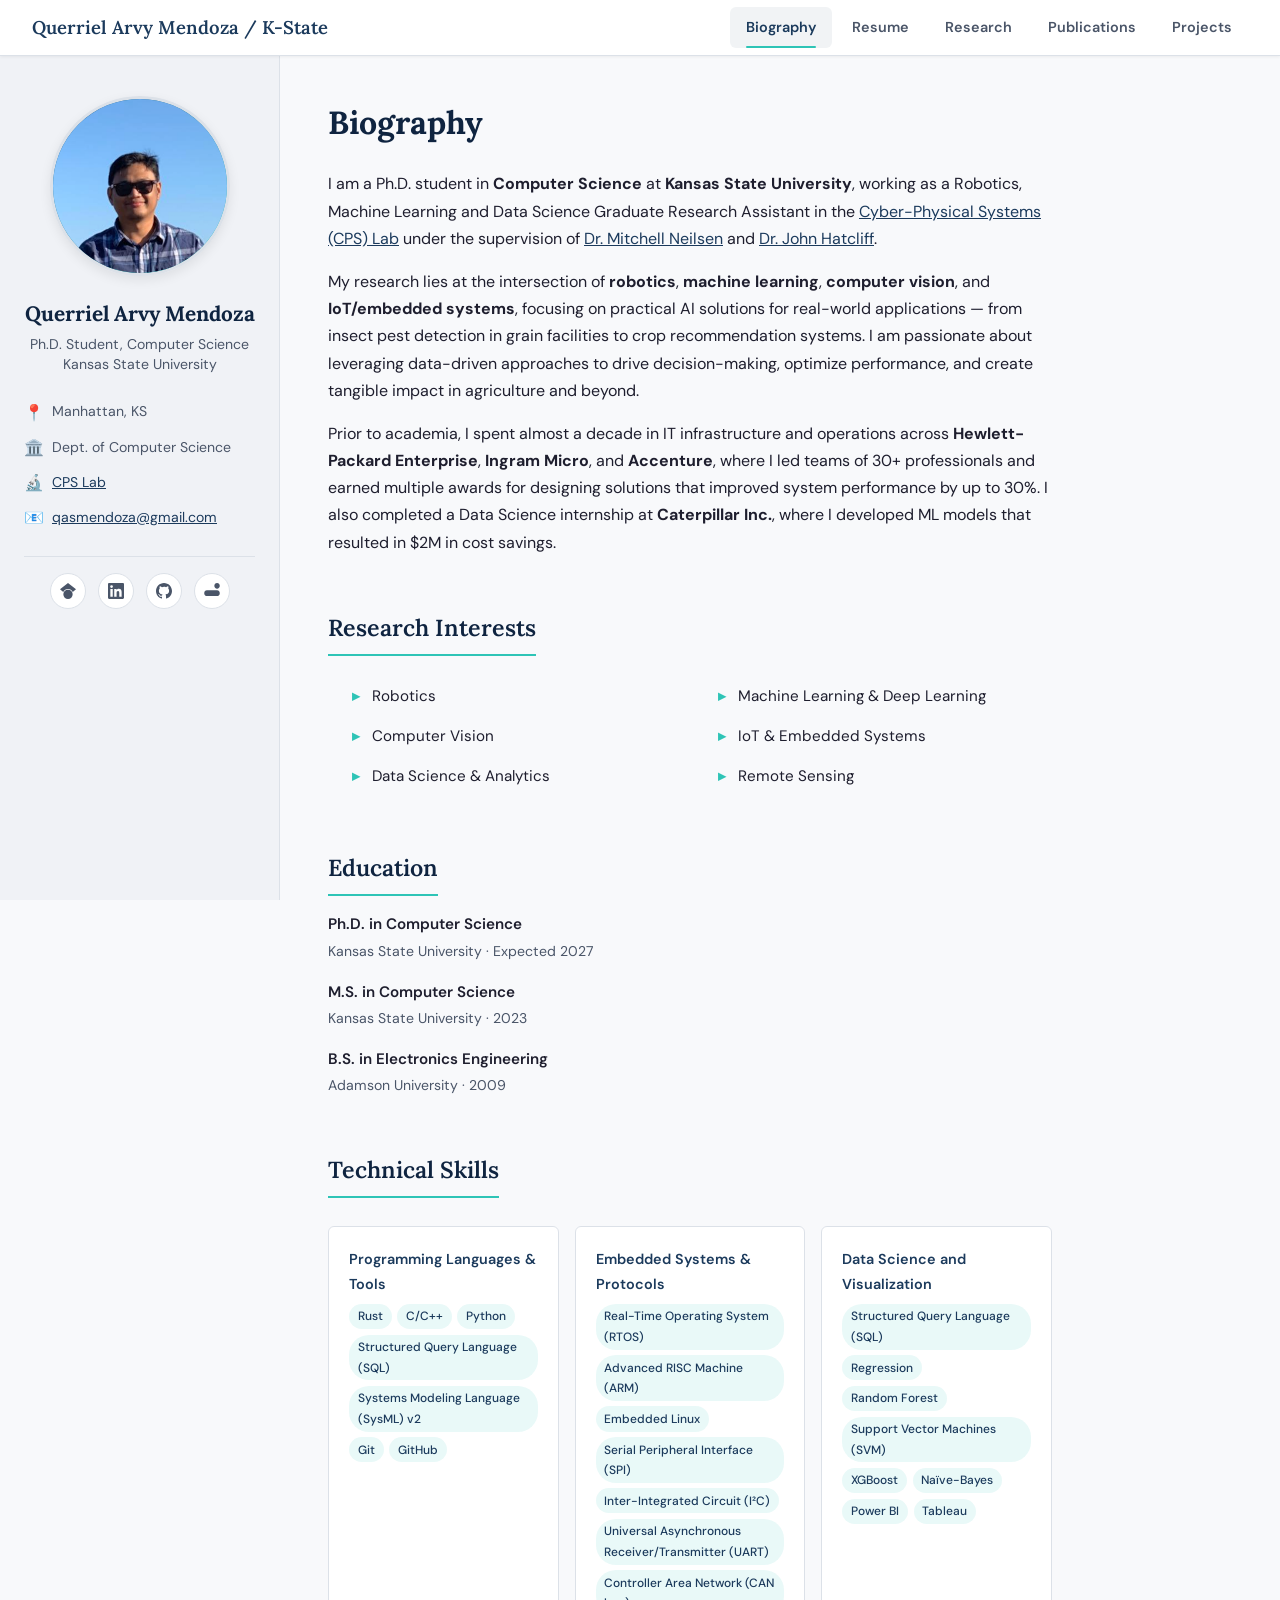
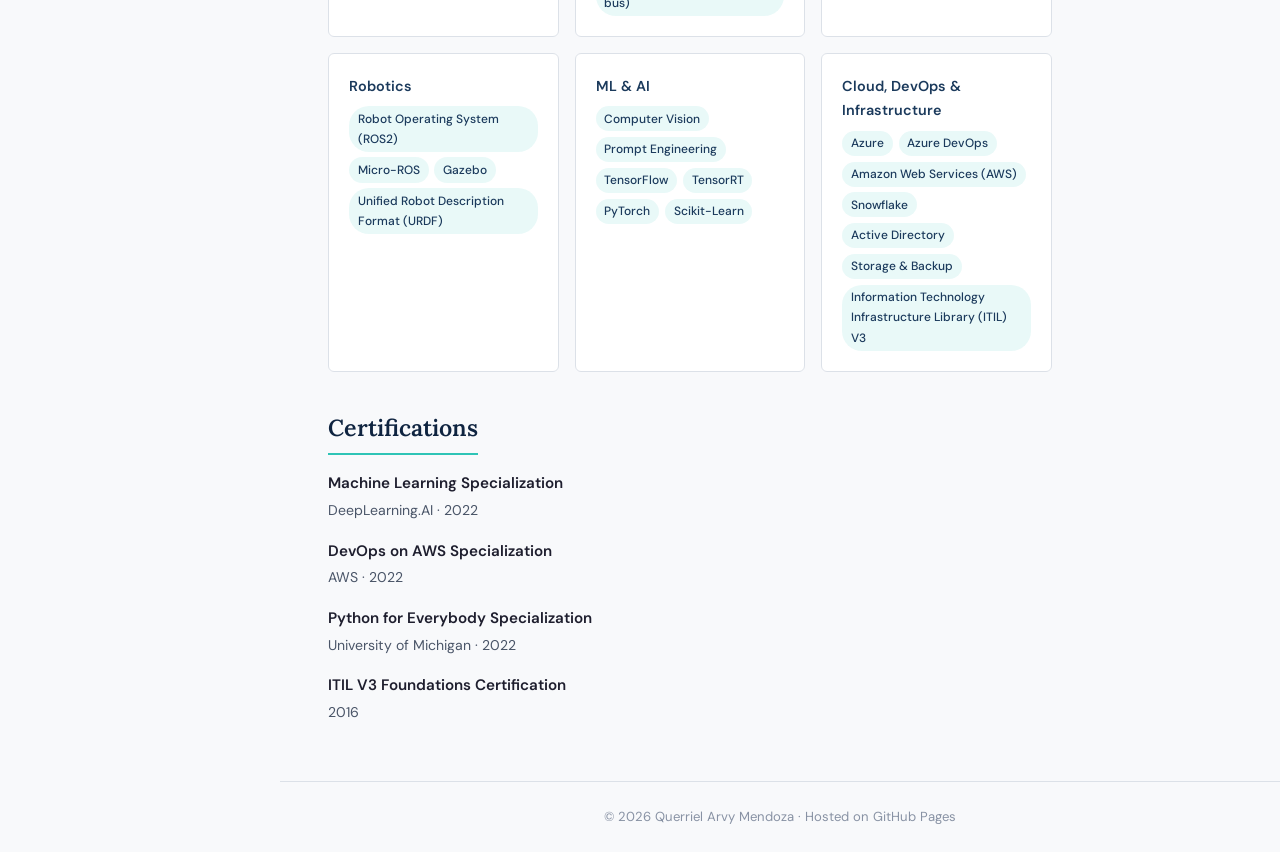
==== index.html @ d4d7ac1d "Update index.html" ====
<!DOCTYPE html>
<html lang="en">
<head>
  <meta charset="UTF-8">
  <meta name="viewport" content="width=device-width, initial-scale=1.0">
  <title>Biography - Querriel Arvy Mendoza | K-State</title>
  <meta name="description" content="Querriel Arvy Mendoza - Ph.D. student in Computer Science at Kansas State University. Robotics, Data Science, Machine Learning, AI, IoT, Embedded Systems.">
  <link rel="stylesheet" href="style.css">
  <link rel="icon" href="data:image/svg+xml,<svg xmlns='http://www.w3.org/2000/svg' viewBox='0 0 100 100'><text y='.9em' font-size='90'>💻</text></svg>">
</head>
<body>

  <nav class="nav">
    <a href="index.html" class="nav__brand">Querriel Arvy Mendoza / K-State</a>
    <ul class="nav__links" id="navLinks">
      <li><a href="index.html" class="active">Biography</a></li>
      <li><a href="files/QuerrielArvyMendoza_Resume.pdf" target="_blank">Resume</a></li>
      <li><a href="research.html">Research</a></li>
      <li><a href="publications.html">Publications</a></li>
      <li><a href="projects.html">Projects</a></li>
    </ul>
    <button class="nav__toggle" id="navToggle" aria-label="Toggle navigation">
      <svg fill="none" stroke="currentColor" stroke-width="2" viewBox="0 0 24 24">
        <path stroke-linecap="round" stroke-linejoin="round" d="M4 6h16M4 12h16M4 18h16"/>
      </svg>
    </button>
  </nav>

  <div class="page">
    <aside class="sidebar">
      <div class="sidebar__photo-wrapper">
        <img src="images/profile.png" alt="Querriel Arvy Mendoza"
             onerror="this.classList.add('hidden');">
        <span class="initials">QA</span>
      </div>

      <h2 class="sidebar__name">Querriel Arvy Mendoza</h2>
      <p class="sidebar__title">Ph.D. Student, Computer Science<br>Kansas State University</p>

      <ul class="sidebar__info">
        <li><span class="emoji">📍</span> Manhattan, KS</li>
        <li><span class="emoji">🏛️</span> Dept. of Computer Science</li>
        <li><span class="emoji">🔬</span> <a href="https://people.cs.ksu.edu/~neilsen/group.html" target="_blank">CPS Lab</a></li>
        <li><span class="emoji">📧</span> <a href="mailto:qasmendoza@gmail.com">qasmendoza@gmail.com</a></li>
      </ul>

      <div class="sidebar__social">
        <a href="https://scholar.google.com/citations?user=4UfmKB4AAAAJ&hl=en" target="_blank" title="Google Scholar">
          <svg viewBox="0 0 24 24"><path d="M12 24a7 7 0 110-14 7 7 0 010 14zm0-24L0 9.5l4.838 3.94A8 8 0 0112 9a8 8 0 017.162 4.44L24 9.5z"/></svg>
        </a>
        <a href="https://www.linkedin.com/in/querriel-arvy-mendoza/" target="_blank" title="LinkedIn">
          <svg viewBox="0 0 24 24"><path d="M20.447 20.452h-3.554v-5.569c0-1.328-.027-3.037-1.852-3.037-1.853 0-2.136 1.445-2.136 2.939v5.667H9.351V9h3.414v1.561h.046c.477-.9 1.637-1.85 3.37-1.85 3.601 0 4.267 2.37 4.267 5.455v6.286zM5.337 7.433a2.062 2.062 0 01-2.063-2.065 2.064 2.064 0 112.063 2.065zm1.782 13.019H3.555V9h3.564v11.452zM22.225 0H1.771C.792 0 0 .774 0 1.729v20.542C0 23.227.792 24 1.771 24h20.451C23.2 24 24 23.227 24 22.271V1.729C24 .774 23.2 0 22.222 0h.003z"/></svg>
        </a>
        <a href="https://github.com/qasmendoza" target="_blank" title="GitHub">
          <svg viewBox="0 0 24 24"><path d="M12 0C5.374 0 0 5.373 0 12c0 5.302 3.438 9.8 8.207 11.387.599.111.793-.261.793-.577v-2.234c-3.338.726-4.033-1.416-4.033-1.416-.546-1.387-1.333-1.756-1.333-1.756-1.089-.745.083-.729.083-.729 1.205.084 1.839 1.237 1.839 1.237 1.07 1.834 2.807 1.304 3.492.997.107-.775.418-1.305.762-1.604-2.665-.305-5.467-1.334-5.467-5.931 0-1.311.469-2.381 1.236-3.221-.124-.303-.535-1.524.117-3.176 0 0 1.008-.322 3.301 1.23A11.509 11.509 0 0112 5.803c1.02.005 2.047.138 3.006.404 2.291-1.552 3.297-1.23 3.297-1.23.653 1.653.242 2.874.118 3.176.77.84 1.235 1.911 1.235 3.221 0 4.609-2.807 5.624-5.479 5.921.43.372.823 1.102.823 2.222v3.293c0 .319.192.694.801.576C20.566 21.797 24 17.3 24 12c0-6.627-5.373-12-12-12z"/></svg>
        </a>
        <a href="https://www.researchgate.net/profile/Querriel-Arvy-Mendoza" target="_blank" title="ResearchGate">
          <svg viewBox="0 0 24 24"><path d="M19.586 0c-2.35 0-4.076 1.65-4.076 4.26 0 2.61 1.726 4.261 4.076 4.261 2.35 0 4.076-1.65 4.076-4.26C23.662 1.65 21.936 0 19.586 0zM4.414 11.04c-2.35 0-4.076 1.65-4.076 4.26 0 2.61 1.726 4.261 4.076 4.261h15.172c2.35 0 4.076-1.65 4.076-4.26 0-2.61-1.726-4.261-4.076-4.261H4.414z"/></svg>
        </a>
      </div>
    </aside>

    <main class="main">
      <h1>Biography</h1>

      <p>
        I am a Ph.D. student in <strong>Computer Science</strong> at
        <strong>Kansas State University</strong>, working as a Robotics, Machine Learning
        and Data Science Graduate Research Assistant in the
        <a href="https://people.cs.ksu.edu/~neilsen/group.html" target="_blank">Cyber-Physical Systems (CPS) Lab</a>
        under the supervision of
        <a href="https://www.cs.ksu.edu/about/people/faculty/neilsen/" target="_blank">Dr. Mitchell Neilsen</a> and
        <a href="https://www.cs.ksu.edu/about/people/faculty/hatcliff/" target="_blank">Dr. John Hatcliff</a>.
      </p>

      <p>
        My research lies at the intersection of <strong>robotics</strong>, <strong>machine learning</strong>,
        <strong>computer vision</strong>, and <strong>IoT/embedded systems</strong>, focusing on practical AI
        solutions for real-world applications — from insect pest detection in grain facilities to
        crop recommendation systems. I am passionate about leveraging data-driven approaches to
        drive decision-making, optimize performance, and create tangible impact in agriculture and beyond.
      </p>

      <p>
        Prior to academia, I spent almost a decade in IT infrastructure and operations across
        <strong>Hewlett-Packard Enterprise</strong>, <strong>Ingram Micro</strong>, and <strong>Accenture</strong>,
        where I led teams of 30+ professionals and earned multiple awards for designing solutions that
        improved system performance by up to 30%. I also completed a Data Science internship at
        <strong>Caterpillar Inc.</strong>, where I developed ML models that resulted in $2M in cost savings.
      </p>

    <h2>Research Interests</h2>
    <ul class="bio__interests">
      <li>Robotics</li>
      <li>Machine Learning & Deep Learning</li>
      <li>Computer Vision</li>
      <li>IoT & Embedded Systems</li>
      <li>Data Science & Analytics</li>
      <li>Remote Sensing</li>
    </ul>

    <!-- Education -->
    <h2>Education</h2>

    <div class="education-item">
      <h4>Ph.D. in Computer Science</h4>
      <p>Kansas State University · Expected 2027</p>
    </div>

    <div class="education-item">
      <h4>M.S. in Computer Science</h4>
      <p>Kansas State University · 2023</p>
    </div>

    <div class="education-item">
      <h4>B.S. in Electronics Engineering</h4>
      <p>Adamson University · 2009</p>
    </div>

    <!-- Technical Skills -->
    <h2>Technical Skills</h2>

    <div class="skills-grid">

      <div class="skill-card">
        <h4>Programming Languages & Tools</h4>
        <div class="skill-card__tags">
          <span>Rust</span>
          <span>C/C++</span>
          <span>Python</span>
          <span>Structured Query Language (SQL)</span>
          <span>Systems Modeling Language (SysML) v2</span>
          <span>Git</span>
          <span>GitHub</span>
        </div>
      </div>

      <div class="skill-card">
        <h4>Embedded Systems & Protocols</h4>
        <div class="skill-card__tags">
          <span>Real-Time Operating System (RTOS)</span>
          <span>Advanced RISC Machine (ARM)</span>
          <span>Embedded Linux</span>
          <span>Serial Peripheral Interface (SPI)</span>
          <span>Inter-Integrated Circuit (I²C)</span>
          <span>Universal Asynchronous Receiver/Transmitter (UART)</span>
          <span>Controller Area Network (CAN bus)</span>
        </div>
      </div>

      <div class="skill-card">
        <h4>Data Science and Visualization</h4>
        <div class="skill-card__tags">
          <span>Structured Query Language (SQL)</span>
          <span>Regression</span>
          <span>Random Forest</span>
          <span>Support Vector Machines (SVM)</span>
          <span>XGBoost</span>
          <span>Naïve-Bayes</span>
          <span>Power BI</span>
          <span>Tableau</span>
        </div>
      </div>

      <div class="skill-card">
        <h4>Robotics</h4>
        <div class="skill-card__tags">
          <span>Robot Operating System (ROS2)</span>
          <span>Micro-ROS</span>
          <span>Gazebo</span>
          <span>Unified Robot Description Format (URDF)</span>
        </div>
      </div>

      <div class="skill-card">
        <h4>ML & AI</h4>
        <div class="skill-card__tags">
          <span>Computer Vision</span>
          <span>Prompt Engineering</span>
          <span>TensorFlow</span>
          <span>TensorRT</span>
          <span>PyTorch</span>
          <span>Scikit-Learn</span>
        </div>
      </div>

      <div class="skill-card">
        <h4>Cloud, DevOps &amp; Infrastructure</h4>
        <div class="skill-card__tags">
          <span>Azure</span>
          <span>Azure DevOps</span>
          <span>Amazon Web Services (AWS)</span>
          <span>Snowflake</span>
          <span>Active Directory</span>
          <span>Storage &amp; Backup</span>
          <span>Information Technology Infrastructure Library (ITIL) V3</span>
        </div>
      </div>

    </div> <!-- CLOSE skills-grid properly -->

    <!-- Certifications -->
    <h2>Certifications</h2>

    <div class="education-item">
      <h4>Machine Learning Specialization</h4>
      <p>DeepLearning.AI · 2022</p>
    </div>

    <div class="education-item">
      <h4>DevOps on AWS Specialization</h4>
      <p>AWS · 2022</p>
    </div>

    <div class="education-item">
      <h4>Python for Everybody Specialization</h4>
      <p>University of Michigan · 2022</p>
    </div>

    <div class="education-item">
      <h4>ITIL V3 Foundations Certification</h4>
      <p>2016</p>
    </div>

  </main>
</div>

<footer class="footer">
  © 2026 Querriel Arvy Mendoza · Hosted on GitHub Pages
</footer>

<script>
document.getElementById('navToggle').addEventListener('click', () => {
  document.getElementById('navLinks').classList.toggle('show');
});
</script>

</body>
</html>
---- style.css ----
/* ============================================
   Academic Professional Website
   Querriel Arvy Mendoza
   ============================================ */

@import url('https://fonts.googleapis.com/css2?family=DM+Sans:ital,wght@0,300;0,400;0,500;0,600;0,700;1,400&family=Lora:ital,wght@0,400;0,500;0,600;0,700;1,400&display=swap');

:root {
  --primary: #1b3a5c;
  --primary-light: #2a5a8c;
  --primary-dark: #0f2440;
  --accent: #2ec4b6;
  --bg: #f8f9fb;
  --bg-sidebar: #f0f2f6;
  --text: #1e1e2e;
  --text-light: #4a5568;
  --text-muted: #8892a4;
  --border: #dce1e8;
  --white: #ffffff;
  --link: #1b3a5c;
  --link-hover: #2ec4b6;
  --shadow-sm: 0 1px 3px rgba(0,0,0,0.06);
  --shadow-md: 0 4px 12px rgba(0,0,0,0.08);
  --radius: 6px;
  --sidebar-width: 280px;
  --nav-height: 56px;
  --transition: 0.3s ease;
}

*, *::before, *::after { box-sizing: border-box; margin: 0; padding: 0; }
html { scroll-behavior: smooth; font-size: 16px; }

body {
  font-family: 'DM Sans', -apple-system, BlinkMacSystemFont, sans-serif;
  color: var(--text);
  background: var(--bg);
  line-height: 1.7;
  -webkit-font-smoothing: antialiased;
}

/* ALL content links underlined by default */
a {
  color: var(--link);
  text-decoration: underline;
  transition: color var(--transition);
}
a:hover { color: var(--link-hover); }

img { max-width: 100%; height: auto; }

/* --- Navigation --- */
.nav {
  position: fixed; top: 0; left: 0; right: 0;
  height: var(--nav-height);
  background: var(--white);
  border-bottom: 1px solid var(--border);
  z-index: 1000;
  display: flex; align-items: center; justify-content: space-between;
  padding: 0 2rem;
  box-shadow: var(--shadow-sm);
}

.nav__brand {
  font-family: 'Lora', Georgia, serif;
  font-size: 1.15rem; font-weight: 600;
  color: var(--primary);
  text-decoration: none;
}
.nav__brand:hover { color: var(--primary-dark); }

.nav__links { display: flex; gap: 0.25rem; list-style: none; }
.nav__links a {
  display: block; padding: 0.5rem 1rem;
  font-size: 0.9rem; font-weight: 600;
  color: var(--text-light);
  border-radius: var(--radius);
  text-decoration: none;
  transition: all var(--transition);
  position: relative;
}
.nav__links a:hover,
.nav__links a.active { color: var(--primary); background: rgba(27,58,92,0.06); }
.nav__links a.active::after {
  content: ''; position: absolute;
  bottom: 0; left: 1rem; right: 1rem;
  height: 2px; background: var(--accent); border-radius: 2px;
}

.nav__toggle { display: none; background: none; border: none; cursor: pointer; padding: 0.5rem; color: var(--text); }
.nav__toggle svg { width: 24px; height: 24px; }

/* --- Layout --- */
.page { display: flex; margin-top: var(--nav-height); min-height: calc(100vh - var(--nav-height)); }

/* --- Sidebar --- */
.sidebar {
  width: var(--sidebar-width);
  min-height: calc(100vh - var(--nav-height));
  background: var(--bg-sidebar);
  border-right: 1px solid var(--border);
  padding: 2.5rem 1.5rem;
  position: sticky; top: var(--nav-height);
  height: calc(100vh - var(--nav-height));
  overflow-y: auto; flex-shrink: 0;
}

.sidebar__photo-wrapper {
  width: 180px; height: 180px;
  border-radius: 50%;
  margin: 0 auto 1.25rem;
  border: 3px solid var(--border);
  box-shadow: var(--shadow-md);
  overflow: hidden;
  background: linear-gradient(135deg, var(--primary-light), var(--accent));
  display: flex; align-items: center; justify-content: center;
}

.sidebar__photo-wrapper img {
  width: 100%; height: 100%;
  object-fit: cover;
  display: block;
}

/* Fallback initials shown if image fails */
.sidebar__photo-wrapper .initials {
  font-family: 'Lora', Georgia, serif;
  font-size: 3.5rem; font-weight: 700;
  color: white;
  display: none;
}

/* If img fails to load, hide it and show initials */
.sidebar__photo-wrapper img.hidden { display: none; }
.sidebar__photo-wrapper img.hidden + .initials { display: block; }

.sidebar__name {
  font-family: 'Lora', Georgia, serif;
  font-size: 1.3rem; font-weight: 700;
  text-align: center; color: var(--primary-dark);
  margin-bottom: 0.25rem;
}

.sidebar__title {
  text-align: center; font-size: 0.88rem;
  color: var(--text-light);
  margin-bottom: 1.5rem; line-height: 1.4;
}

.sidebar__info {
  list-style: none;
  display: flex; flex-direction: column;
  gap: 0.5rem; margin-bottom: 1.5rem;
  font-size: 0.88rem; color: var(--text-light);
}

.sidebar__info li { display: flex; align-items: center; gap: 0.5rem; }
.sidebar__info li .emoji { font-size: 1rem; flex-shrink: 0; }

.sidebar__social {
  display: flex; justify-content: center; gap: 0.75rem;
  padding-top: 1rem;
  border-top: 1px solid var(--border);
}
.sidebar__social a {
  display: flex; align-items: center; justify-content: center;
  width: 36px; height: 36px;
  border-radius: 50%;
  background: var(--white);
  color: var(--text-light);
  border: 1px solid var(--border);
  text-decoration: none;
  transition: all var(--transition);
}
.sidebar__social a:hover {
  background: var(--primary); color: var(--white);
  border-color: var(--primary);
  transform: translateY(-2px);
  box-shadow: var(--shadow-sm);
}
.sidebar__social a svg { width: 16px; height: 16px; fill: currentColor; }

/* --- Main Content --- */
.main { flex: 1; max-width: 820px; padding: 2.5rem 3rem; }

.main h1 {
  font-family: 'Lora', Georgia, serif;
  font-size: 2rem; font-weight: 700;
  color: var(--primary-dark);
  margin-bottom: 1.25rem;
}

.main h2 {
  font-family: 'Lora', Georgia, serif;
  font-size: 1.45rem; font-weight: 600;
  color: var(--primary-dark);
  margin-top: 2.25rem; margin-bottom: 1rem;
  padding-bottom: 0.4rem;
  border-bottom: 2px solid var(--accent);
  display: inline-block;
}

.main h3 { font-size: 1.1rem; font-weight: 600; color: var(--text); margin-top: 1.5rem; margin-bottom: 0.5rem; }
.main p { margin-bottom: 1rem; }
.main ul, .main ol { margin-bottom: 1rem; padding-left: 1.5rem; }
.main li { margin-bottom: 0.4rem; }

/* --- Research Interests --- */
.bio__interests {
  display: grid; grid-template-columns: 1fr 1fr;
  gap: 0.5rem 2rem; margin-top: 0.75rem;
  list-style: none; padding-left: 0;
}
.bio__interests li { position: relative; padding-left: 1.25rem; font-size: 0.95rem; }
.bio__interests li::before { content: '▸'; position: absolute; left: 0; color: var(--accent); font-weight: 700; }

/* --- Education --- */
.education-item { margin-bottom: 1rem; }
.education-item h4 { font-size: 0.95rem; font-weight: 600; color: var(--text); margin-bottom: 0.1rem; }
.education-item p { font-size: 0.88rem; color: var(--text-light); margin-bottom: 0; }

/* --- Skills --- */
.skills-grid { display: grid; grid-template-columns: repeat(auto-fill, minmax(220px, 1fr)); gap: 1rem; margin-top: 0.75rem; }
.skill-card { background: var(--white); border: 1px solid var(--border); border-radius: var(--radius); padding: 1.25rem; transition: box-shadow var(--transition); }
.skill-card:hover { box-shadow: var(--shadow-md); }
.skill-card h4 { font-size: 0.9rem; font-weight: 600; color: var(--primary); margin-bottom: 0.5rem; }
.skill-card__tags { display: flex; flex-wrap: wrap; gap: 0.35rem; }
.skill-card__tags span { font-size: 0.75rem; font-weight: 500; padding: 0.15rem 0.55rem; border-radius: 20px; background: rgba(46,196,182,0.1); color: var(--primary); }

/* --- Publications --- */
.pub-item { background: var(--white); border: 1px solid var(--border); border-radius: var(--radius); padding: 1.25rem 1.5rem; margin-bottom: 1rem; transition: box-shadow var(--transition); }
.pub-item:hover { box-shadow: var(--shadow-md); }
.pub-item__title { font-size: 1rem; font-weight: 600; color: var(--primary-dark); margin-bottom: 0.35rem; line-height: 1.4; }
.pub-item__authors { font-size: 0.88rem; color: var(--text-light); margin-bottom: 0.25rem; }
.pub-item__authors strong { color: var(--text); }
.pub-item__venue { font-size: 0.85rem; color: var(--text-muted); font-style: italic; }
.pub-item__links { margin-top: 0.5rem; display: flex; gap: 0.5rem; flex-wrap: wrap; }
.pub-item__links a {
  display: inline-flex; align-items: center; gap: 0.3rem;
  font-size: 0.78rem; font-weight: 600;
  padding: 0.2rem 0.6rem;
  border: 1px solid var(--border); border-radius: 3px;
  color: var(--text-light); text-decoration: none;
  transition: all var(--transition);
}
.pub-item__links a:hover { border-color: var(--primary); color: var(--primary); background: rgba(27,58,92,0.04); }

/* --- Research Cards --- */
.research-card { background: var(--white); border: 1px solid var(--border); border-radius: var(--radius); padding: 1.75rem; margin-bottom: 1.5rem; transition: box-shadow var(--transition); }
.research-card:hover { box-shadow: var(--shadow-md); }
.research-card h3 { font-family: 'Lora', Georgia, serif; font-size: 1.15rem; color: var(--primary-dark); margin-top: 0; margin-bottom: 0.75rem; }
.research-card p { font-size: 0.95rem; color: var(--text-light); line-height: 1.7; }
.research-tags { display: flex; flex-wrap: wrap; gap: 0.4rem; margin-top: 0.75rem; }
.research-tags span { font-size: 0.75rem; font-weight: 600; padding: 0.2rem 0.6rem; border-radius: 20px; background: rgba(27,58,92,0.08); color: var(--primary); }

/* --- Experience Cards --- */
.exp-card { background: var(--white); border: 1px solid var(--border); border-left: 4px solid var(--primary); border-radius: var(--radius); padding: 1.5rem; margin-bottom: 1rem; }
.exp-card h3 { margin-top: 0; color: var(--primary-dark); }
.exp-card p { font-size: 0.93rem; color: var(--text-light); }
.exp-meta { display: flex; flex-wrap: wrap; gap: 1.5rem; margin-top: 0.75rem; font-size: 0.85rem; color: var(--text-muted); }

/* --- Highlight Box --- */
.highlight-box { background: linear-gradient(135deg, rgba(27,58,92,0.06), rgba(46,196,182,0.08)); border: 1px solid rgba(27,58,92,0.15); border-radius: var(--radius); padding: 1.5rem; margin: 1.5rem 0; }
.highlight-box h3 { color: var(--primary); margin-top: 0; font-size: 1.05rem; }
.highlight-box p { font-size: 0.93rem; margin-bottom: 0; }

/* --- Footer --- */
.footer { border-top: 1px solid var(--border); padding: 1.5rem 3rem; margin-left: var(--sidebar-width); text-align: center; font-size: 0.82rem; color: var(--text-muted); }

/* --- Responsive --- */
@media (max-width: 768px) {
  .nav { padding: 0 1rem; }
  .nav__links { display: none; position: absolute; top: var(--nav-height); left: 0; right: 0; background: var(--white); flex-direction: column; padding: 0.5rem; border-bottom: 1px solid var(--border); box-shadow: var(--shadow-md); }
  .nav__links.show { display: flex; }
  .nav__toggle { display: block; }
  .page { flex-direction: column; }
  .sidebar { width: 100%; min-height: auto; height: auto; position: relative; top: 0; border-right: none; border-bottom: 1px solid var(--border); padding: 2rem 1.5rem; }
  .main { padding: 1.5rem; }
  .bio__interests { grid-template-columns: 1fr; }
  .skills-grid { grid-template-columns: 1fr; }
  .footer { margin-left: 0; padding: 1.5rem; }
}

/* --- Animations --- */
@keyframes fadeInUp { from { opacity: 0; transform: translateY(20px); } to { opacity: 1; transform: translateY(0); } }
.main > * { animation: fadeInUp 0.5s ease both; }
.main > *:nth-child(1) { animation-delay: 0.05s; }
.main > *:nth-child(2) { animation-delay: 0.1s; }
.main > *:nth-child(3) { animation-delay: 0.15s; }
.main > *:nth-child(4) { animation-delay: 0.2s; }
.main > *:nth-child(5) { animation-delay: 0.25s; }
.main > *:nth-child(6) { animation-delay: 0.3s; }
.main > *:nth-child(7) { animation-delay: 0.35s; }
.main > *:nth-child(8) { animation-delay: 0.4s; }
.main > *:nth-child(9) { animation-delay: 0.45s; }
.main > *:nth-child(10) { animation-delay: 0.5s; }
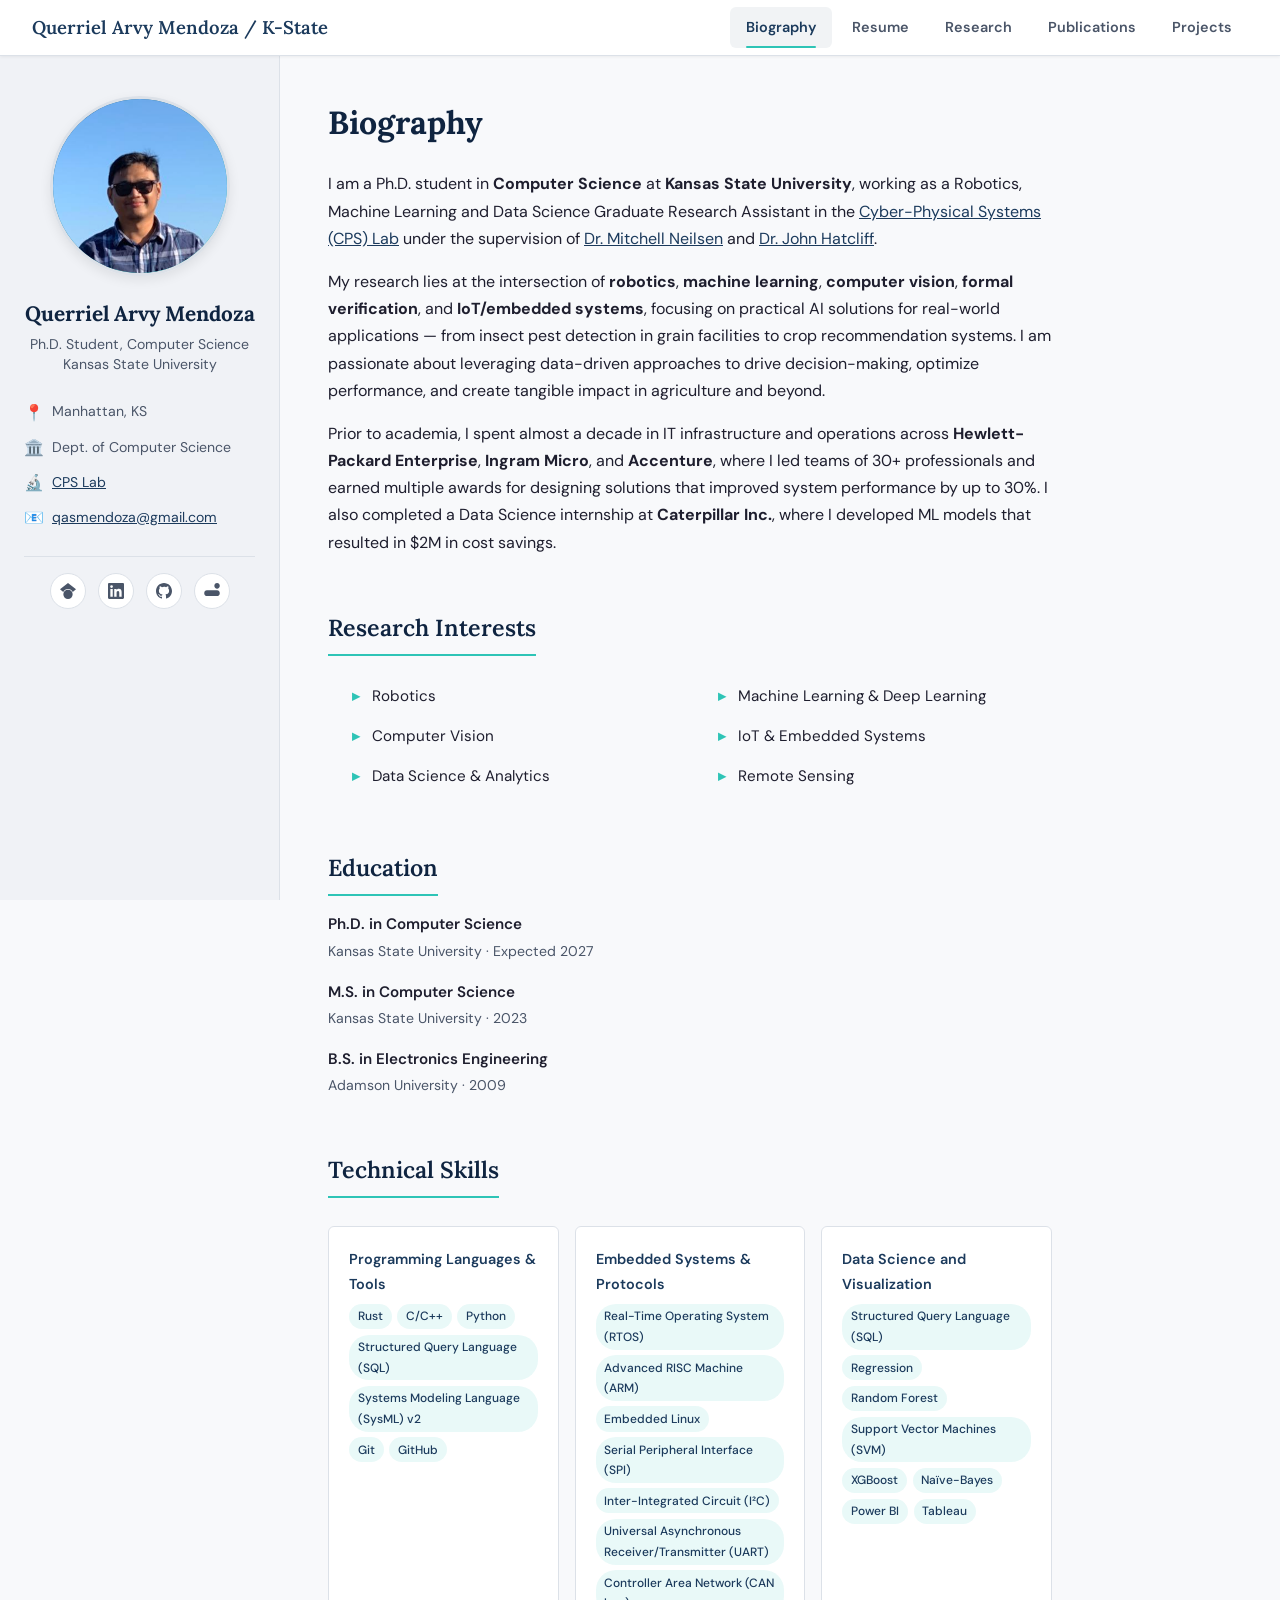
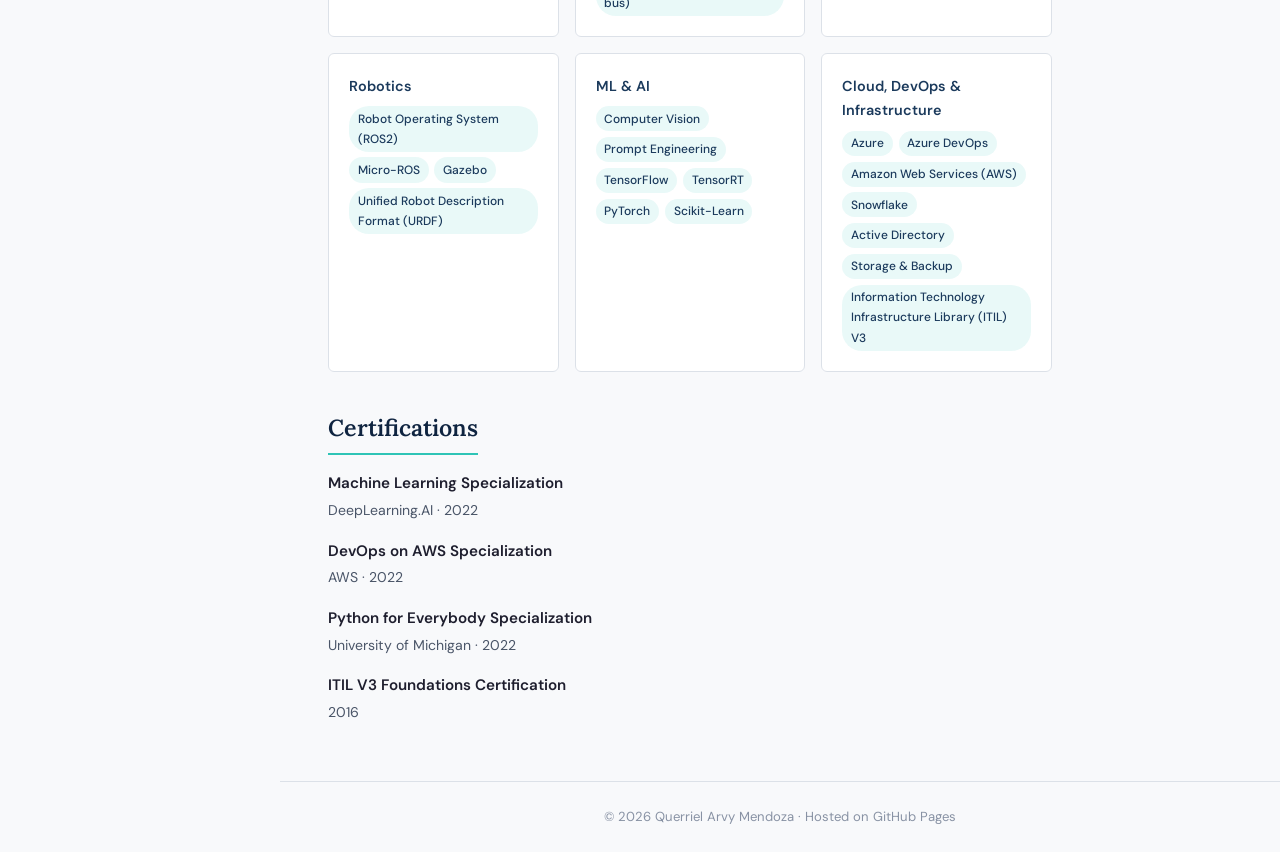
==== commit c60c0f97: "Update index.html" ====
--- a/index.html
+++ b/index.html
@@ -75,7 +75,7 @@
 
       <p>
         My research lies at the intersection of <strong>robotics</strong>, <strong>machine learning</strong>,
-        <strong>computer vision</strong>, and <strong>IoT/embedded systems</strong>, focusing on practical AI
+        <strong>computer vision</strong>, <strong>formal verification</strong>, and <strong>IoT/embedded systems</strong>, focusing on practical AI
         solutions for real-world applications — from insect pest detection in grain facilities to
         crop recommendation systems. I am passionate about leveraging data-driven approaches to
         drive decision-making, optimize performance, and create tangible impact in agriculture and beyond.
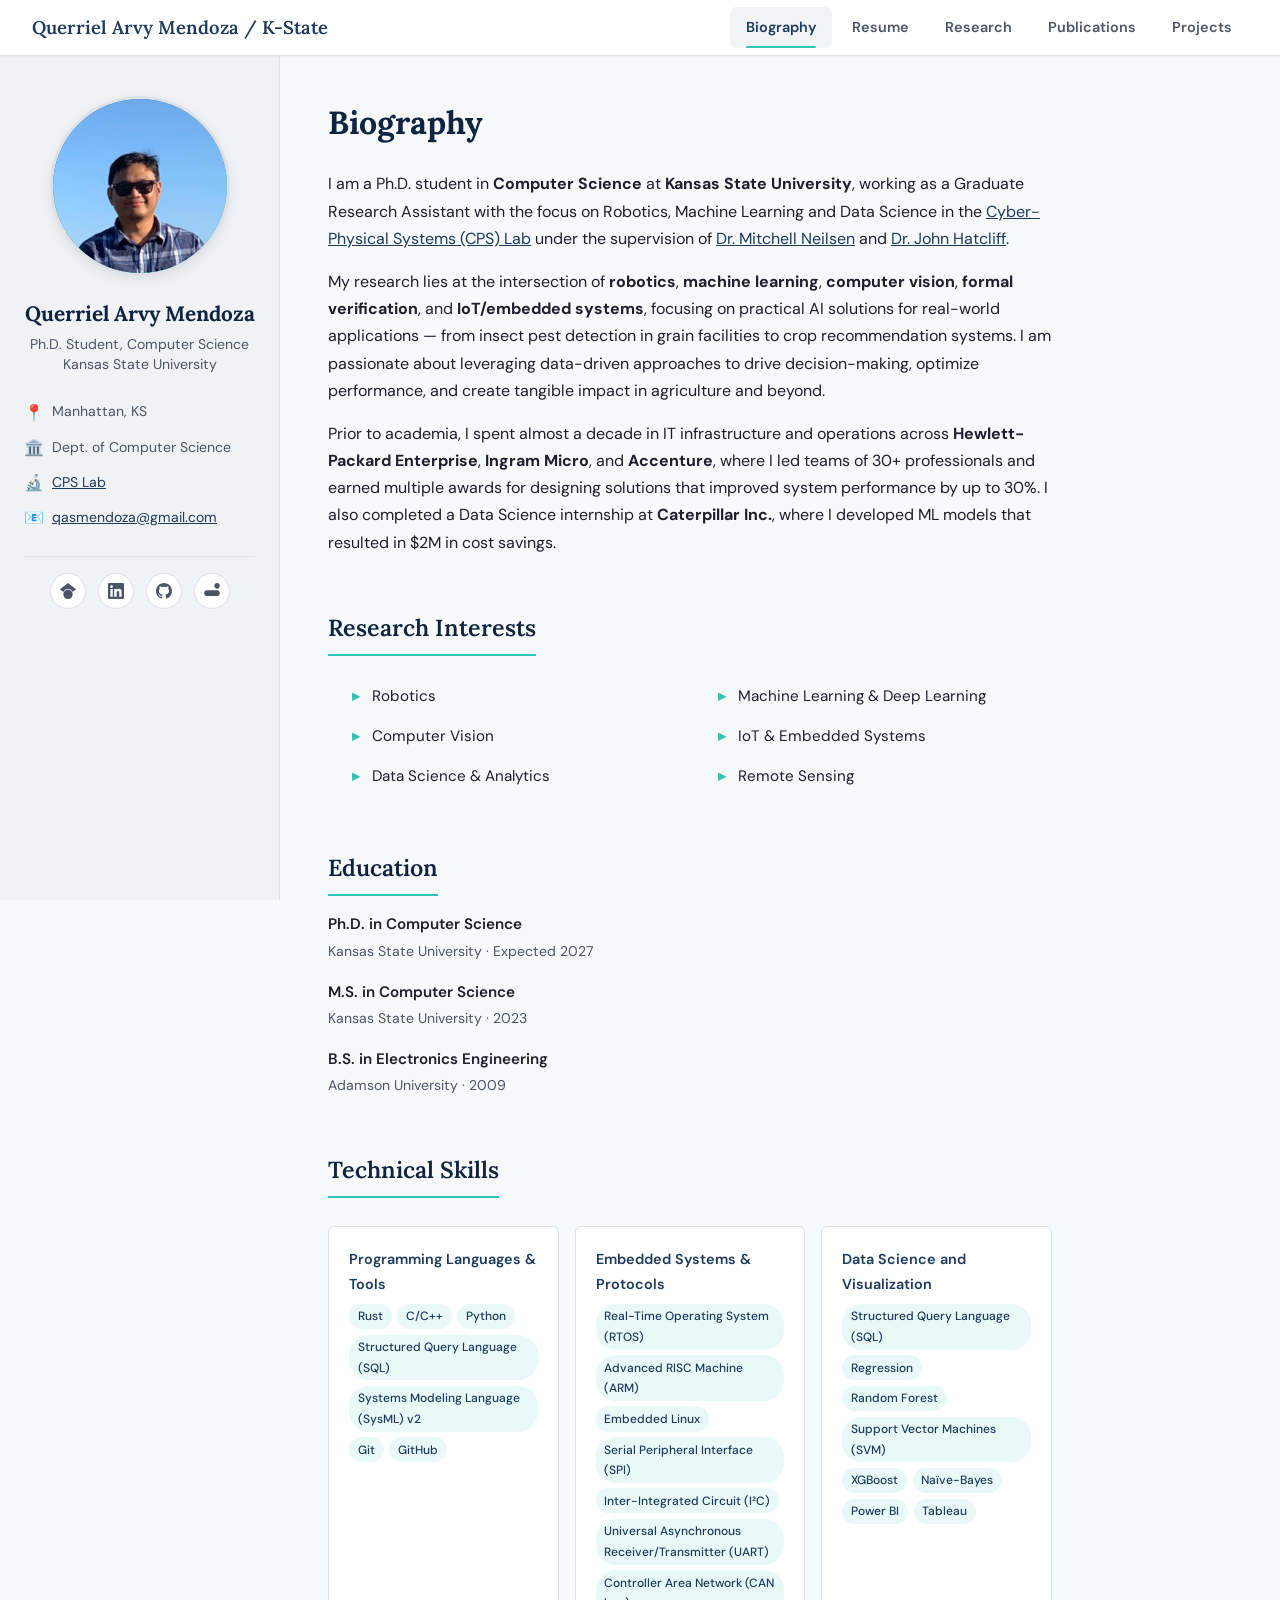
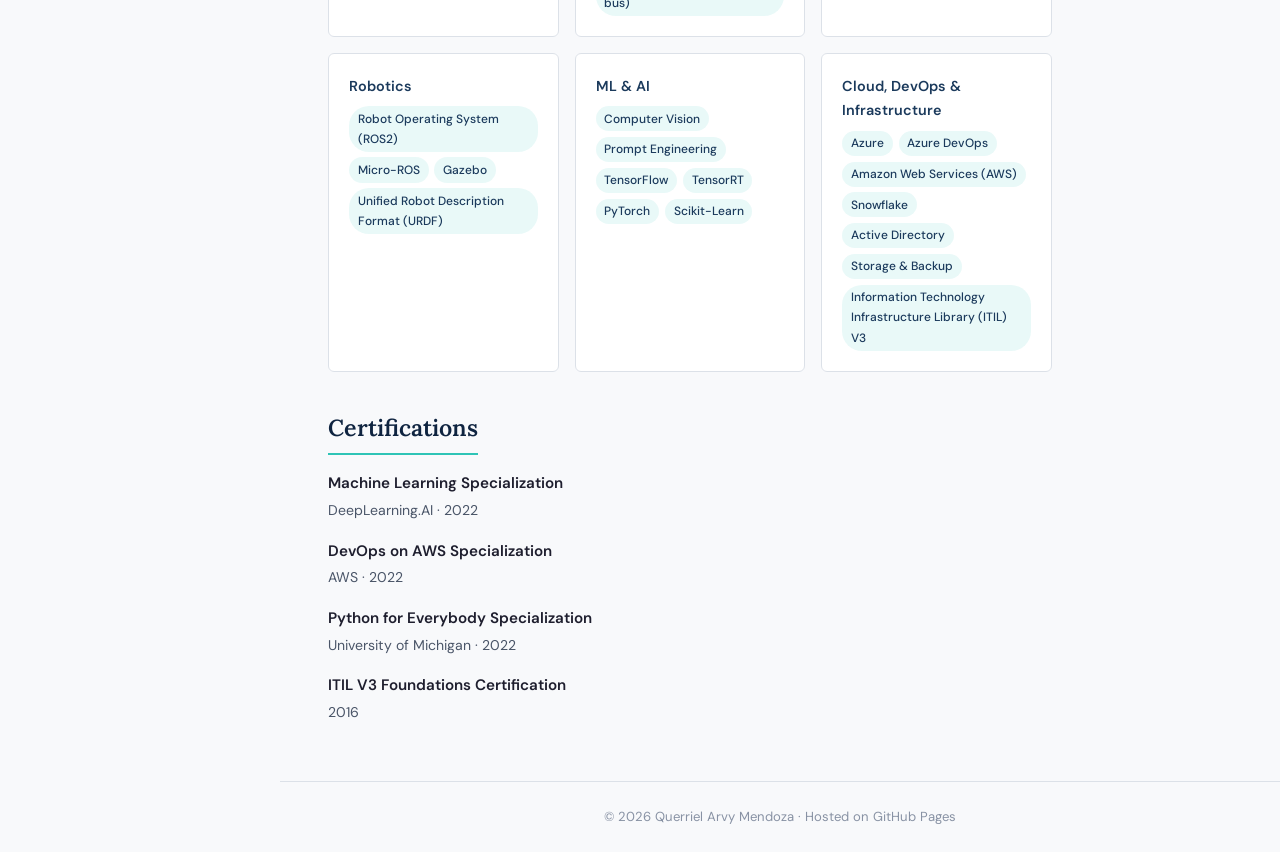
==== commit 8f509734: "Update index.html" ====
--- a/index.html
+++ b/index.html
@@ -14,7 +14,7 @@
     <a href="index.html" class="nav__brand">Querriel Arvy Mendoza / K-State</a>
     <ul class="nav__links" id="navLinks">
       <li><a href="index.html" class="active">Biography</a></li>
-      <li><a href="files/QuerrielArvyMendoza_Resume.pdf" target="_blank">Resume</a></li>
+      <li><a href="files/Querriel_Mendoza_Resume.pdf" target="_blank">Resume</a></li>
       <li><a href="research.html">Research</a></li>
       <li><a href="publications.html">Publications</a></li>
       <li><a href="projects.html">Projects</a></li>
@@ -65,8 +65,8 @@
 
       <p>
         I am a Ph.D. student in <strong>Computer Science</strong> at
-        <strong>Kansas State University</strong>, working as a Robotics, Machine Learning
-        and Data Science Graduate Research Assistant in the
+        <strong>Kansas State University</strong>, working as a Graduate Research Assistant with the focus on Robotics, Machine Learning
+        and Data Science  in the
         <a href="https://people.cs.ksu.edu/~neilsen/group.html" target="_blank">Cyber-Physical Systems (CPS) Lab</a>
         under the supervision of
         <a href="https://www.cs.ksu.edu/about/people/faculty/neilsen/" target="_blank">Dr. Mitchell Neilsen</a> and
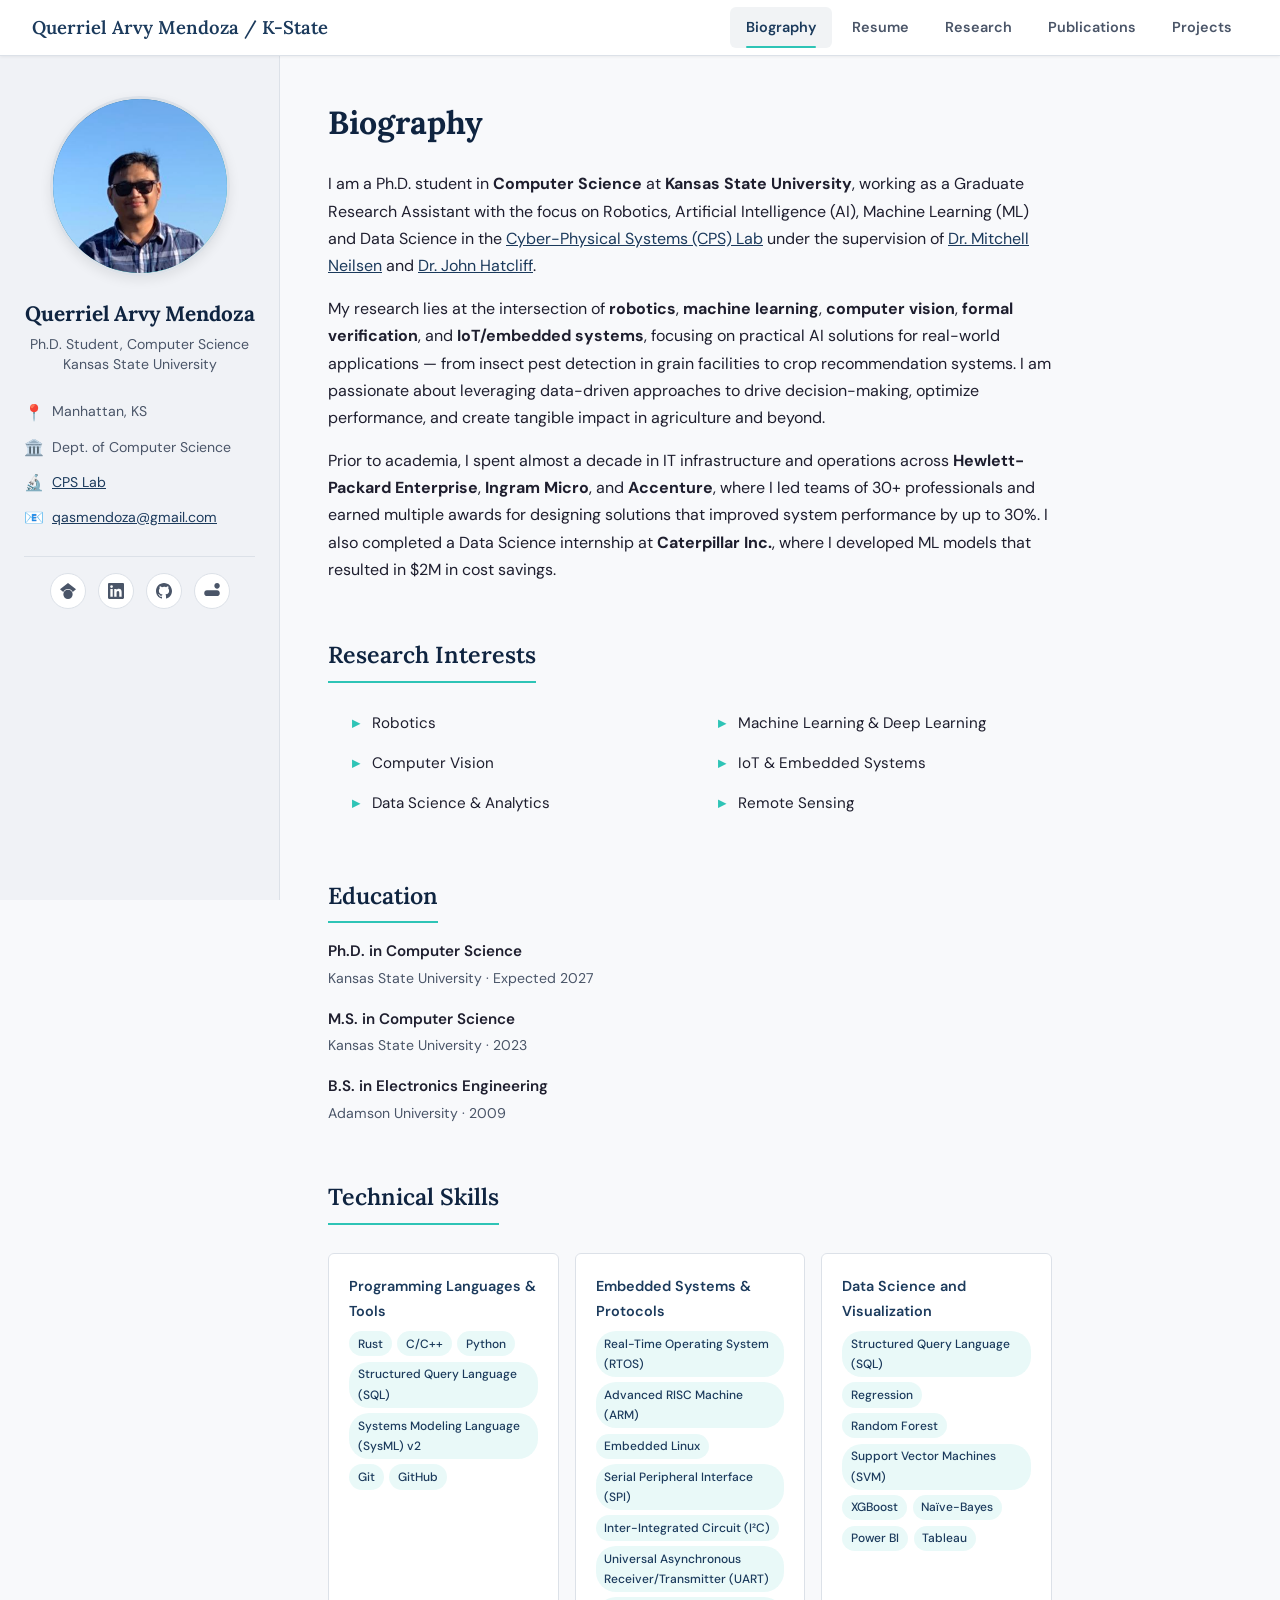
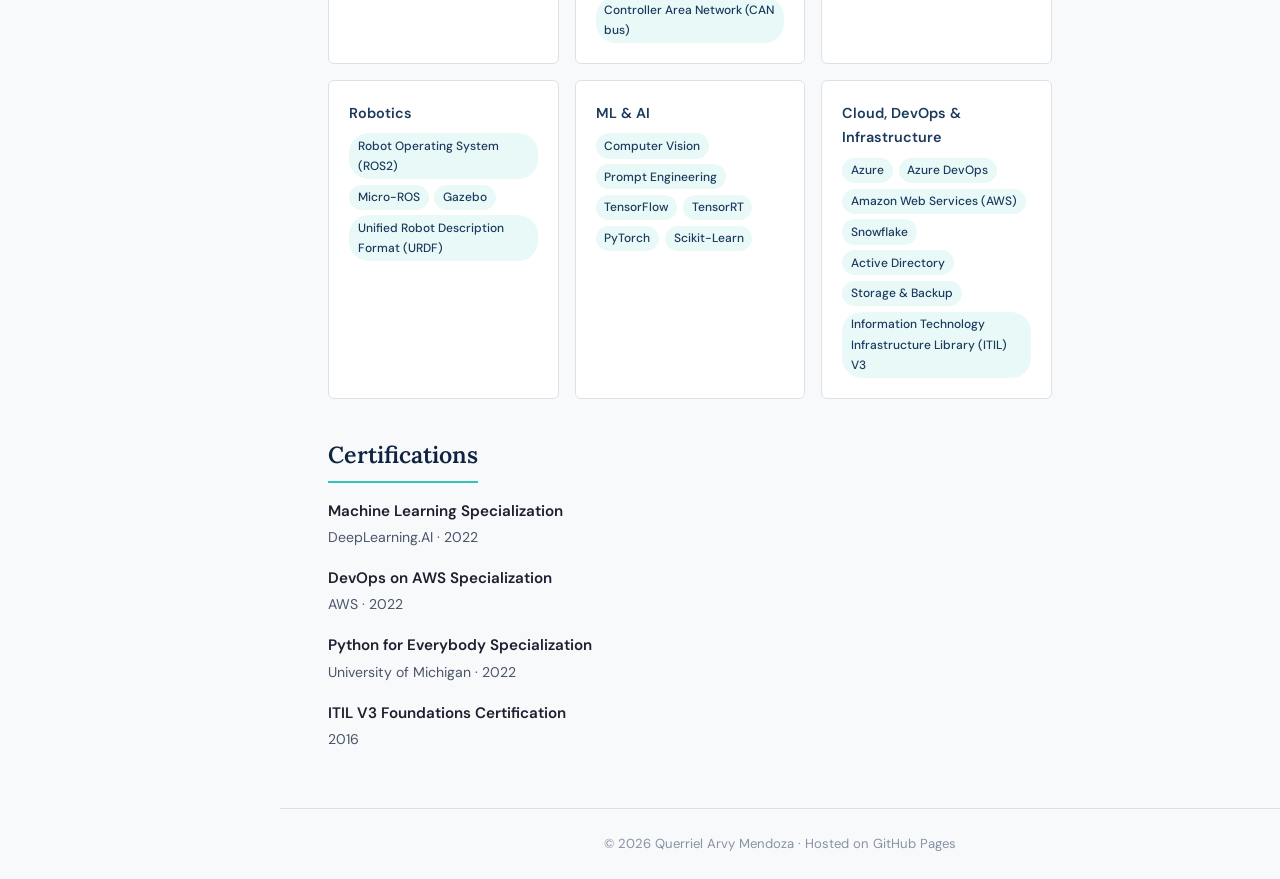
==== commit 85fc091c: "Update index.html" ====
--- a/index.html
+++ b/index.html
@@ -65,7 +65,7 @@
 
       <p>
         I am a Ph.D. student in <strong>Computer Science</strong> at
-        <strong>Kansas State University</strong>, working as a Graduate Research Assistant with the focus on Robotics, Machine Learning
+        <strong>Kansas State University</strong>, working as a Graduate Research Assistant with the focus on Robotics, Artificial Intelligence (AI), Machine Learning (ML)
         and Data Science  in the
         <a href="https://people.cs.ksu.edu/~neilsen/group.html" target="_blank">Cyber-Physical Systems (CPS) Lab</a>
         under the supervision of
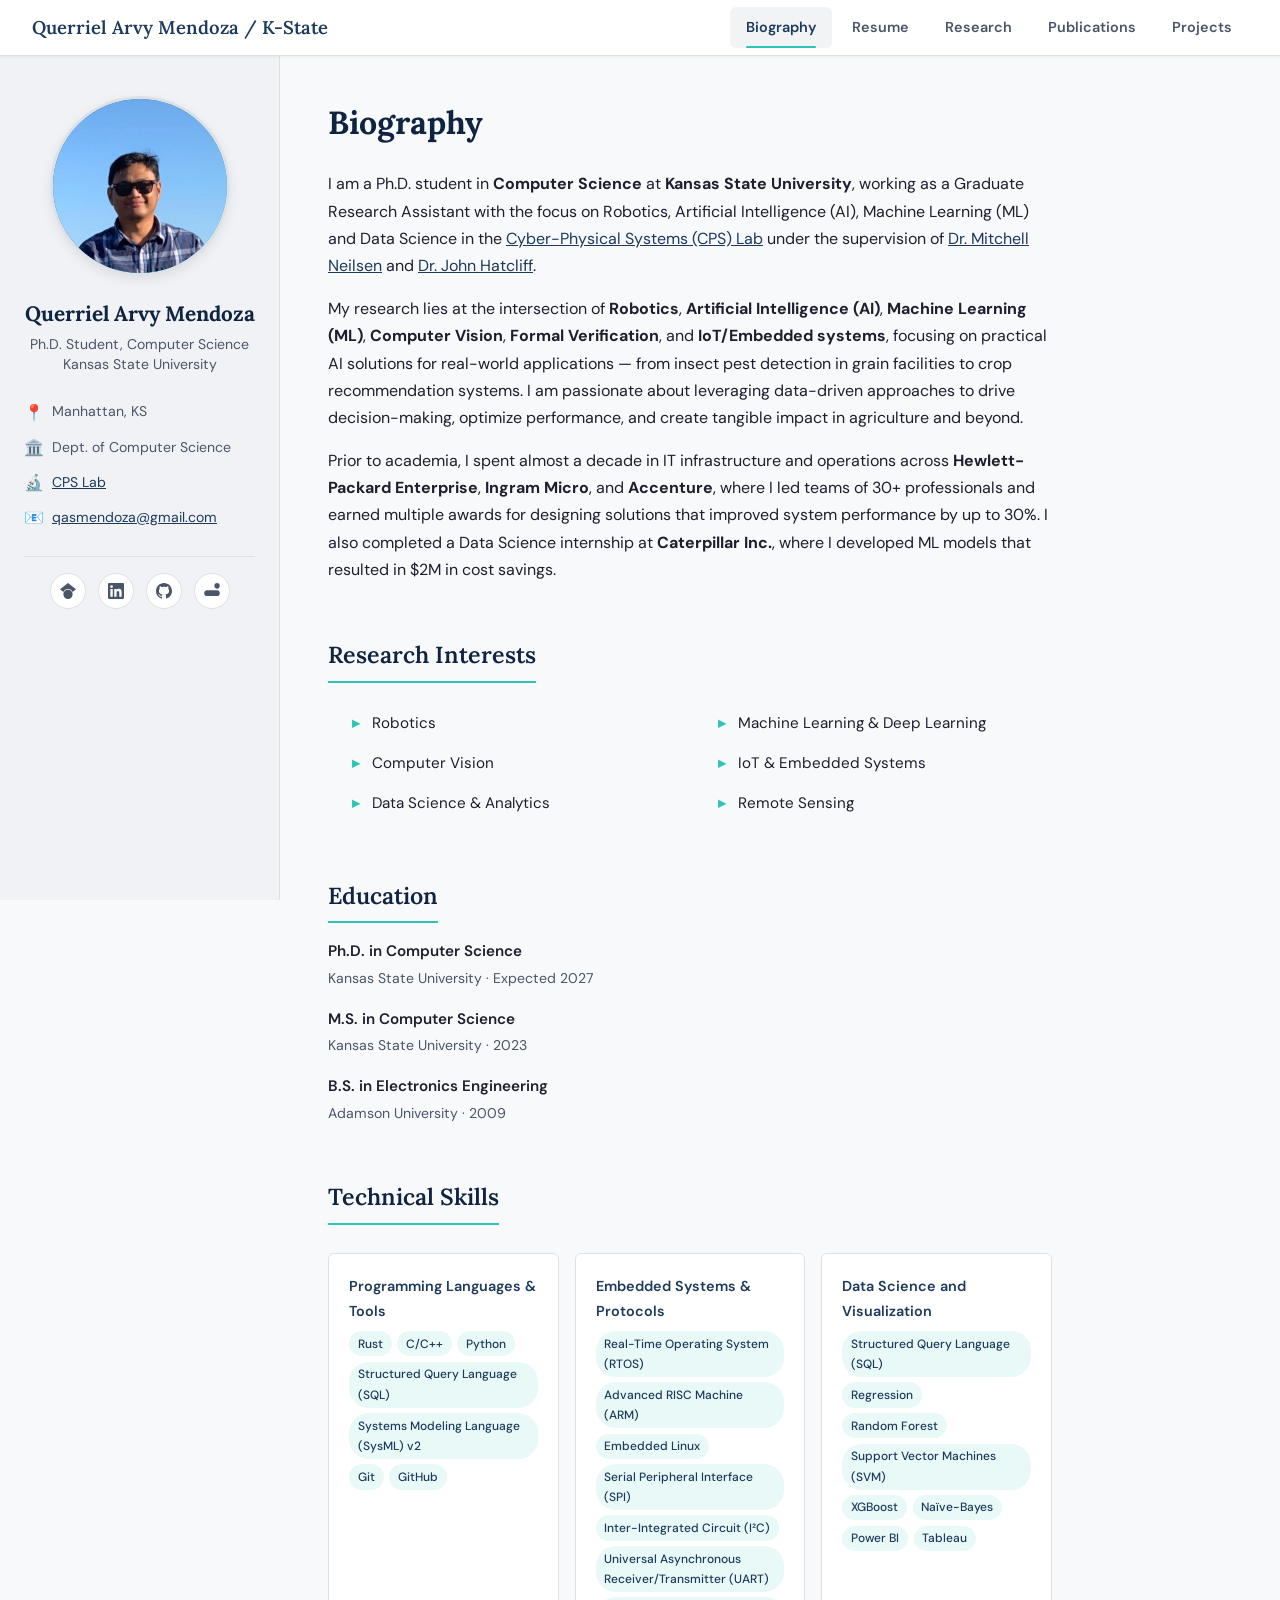
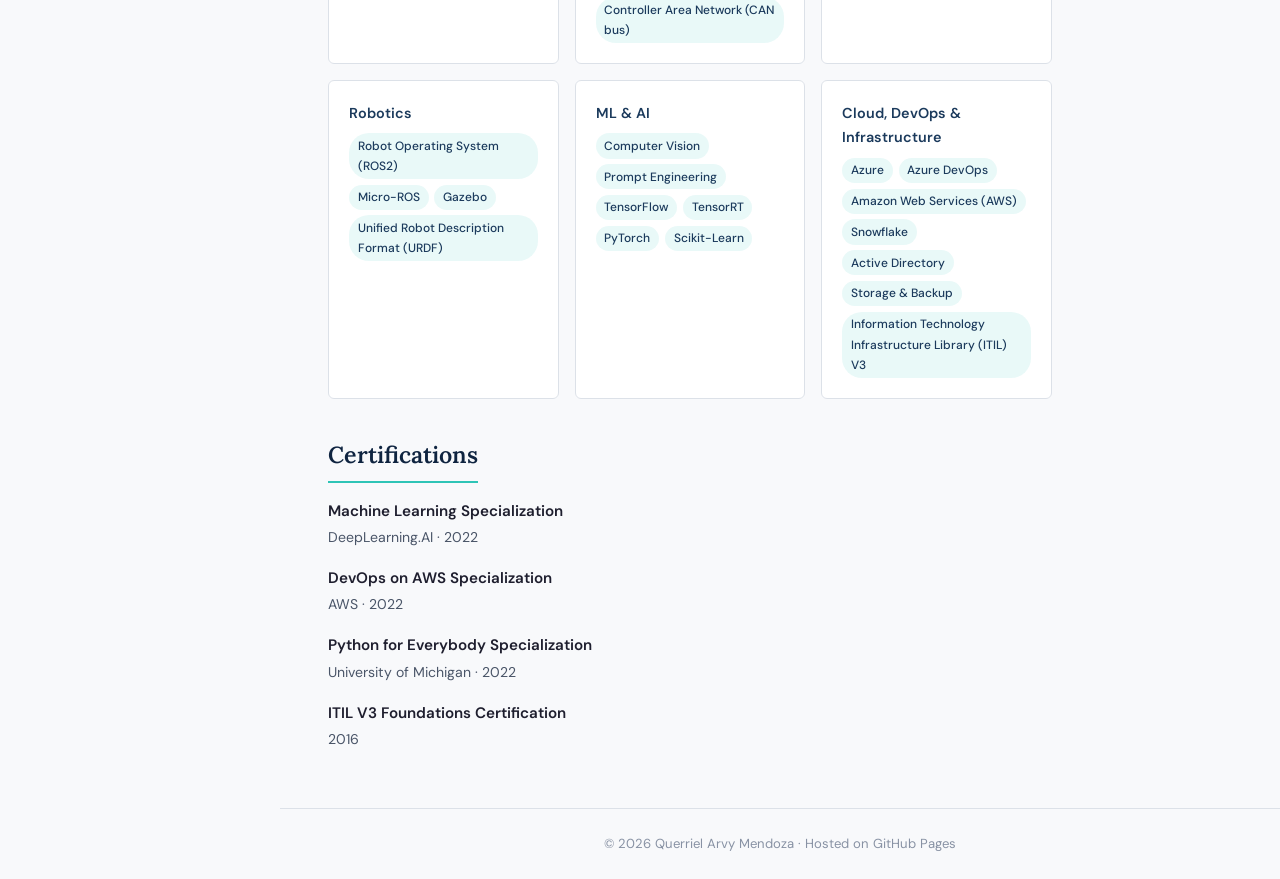
==== commit 047400b7: "Update index.html" ====
--- a/index.html
+++ b/index.html
@@ -74,8 +74,8 @@
       </p>
 
       <p>
-        My research lies at the intersection of <strong>robotics</strong>, <strong>machine learning</strong>,
-        <strong>computer vision</strong>, <strong>formal verification</strong>, and <strong>IoT/embedded systems</strong>, focusing on practical AI
+        My research lies at the intersection of <strong>Robotics</strong>, <strong>Artificial Intelligence (AI)</strong>, <strong>Machine Learning (ML)</strong>,
+        <strong>Computer Vision</strong>, <strong>Formal Verification</strong>, and <strong>IoT/Embedded systems</strong>, focusing on practical AI
         solutions for real-world applications — from insect pest detection in grain facilities to
         crop recommendation systems. I am passionate about leveraging data-driven approaches to
         drive decision-making, optimize performance, and create tangible impact in agriculture and beyond.
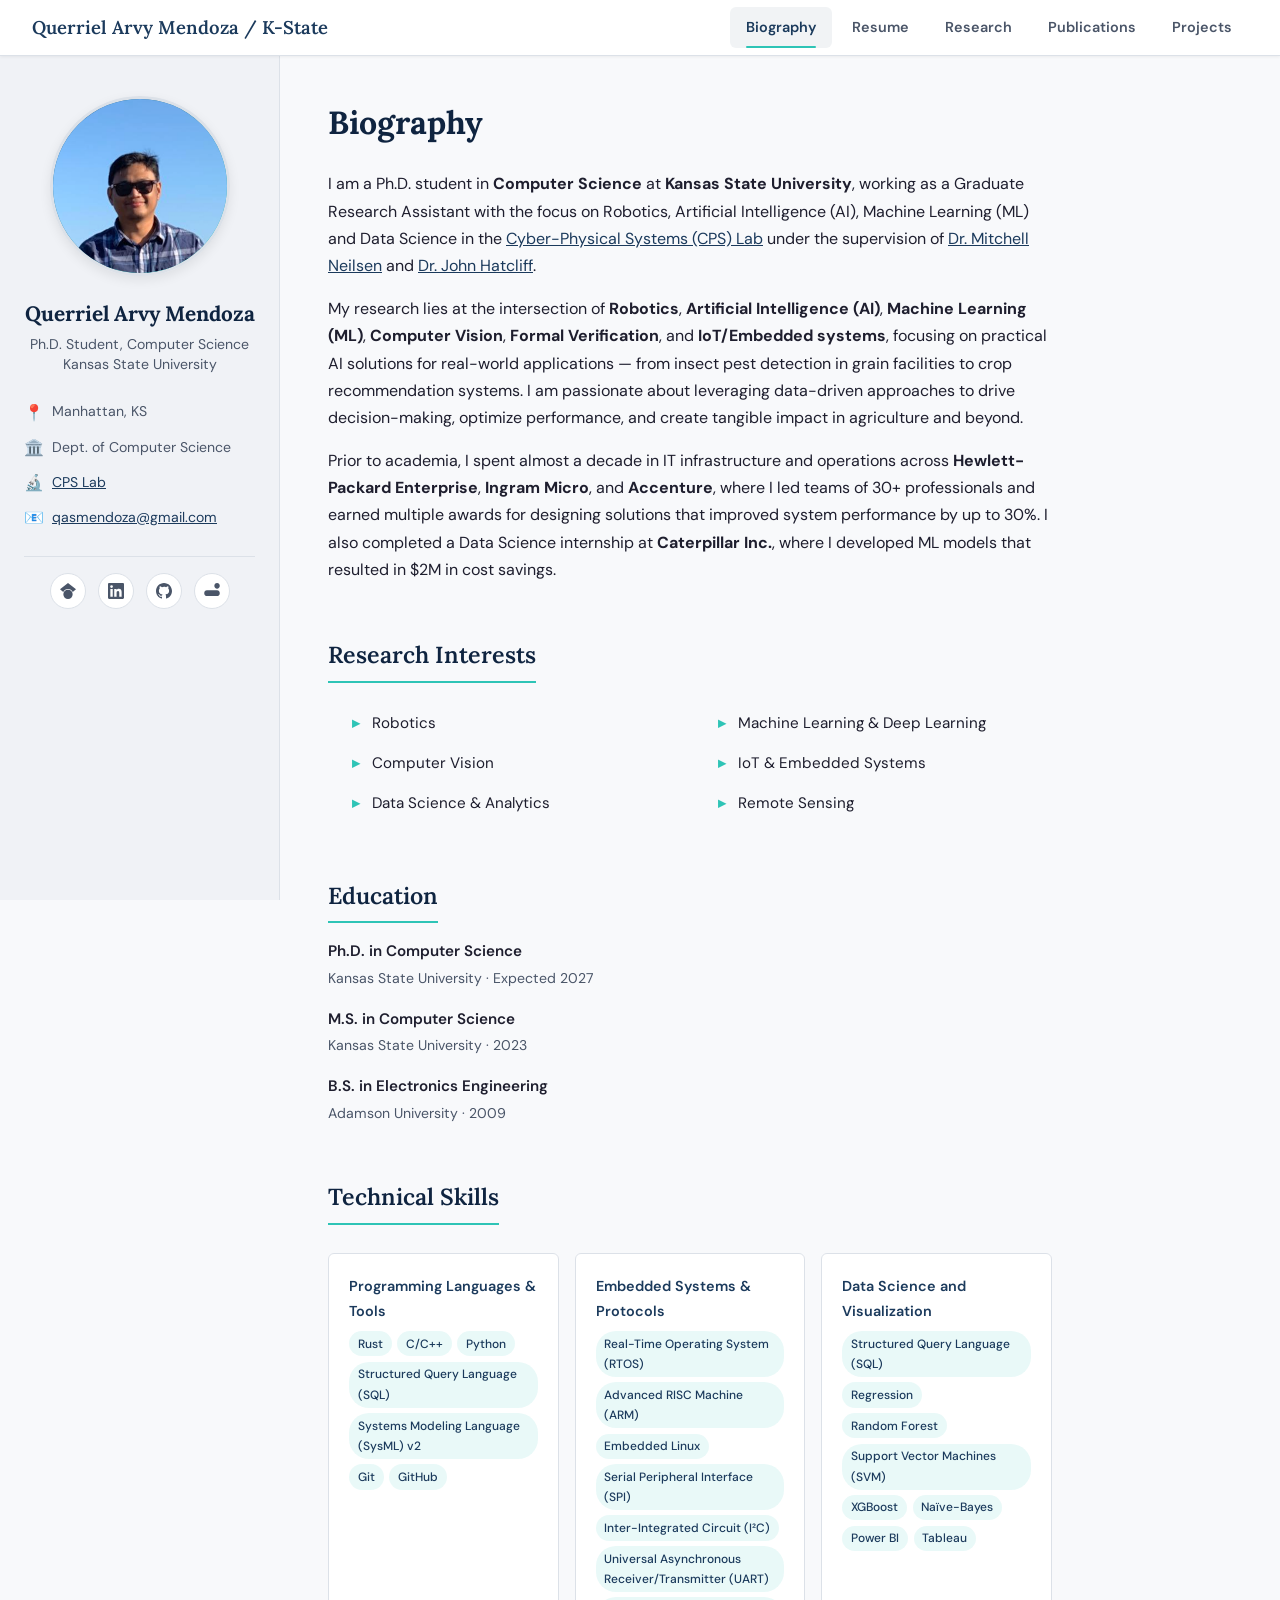
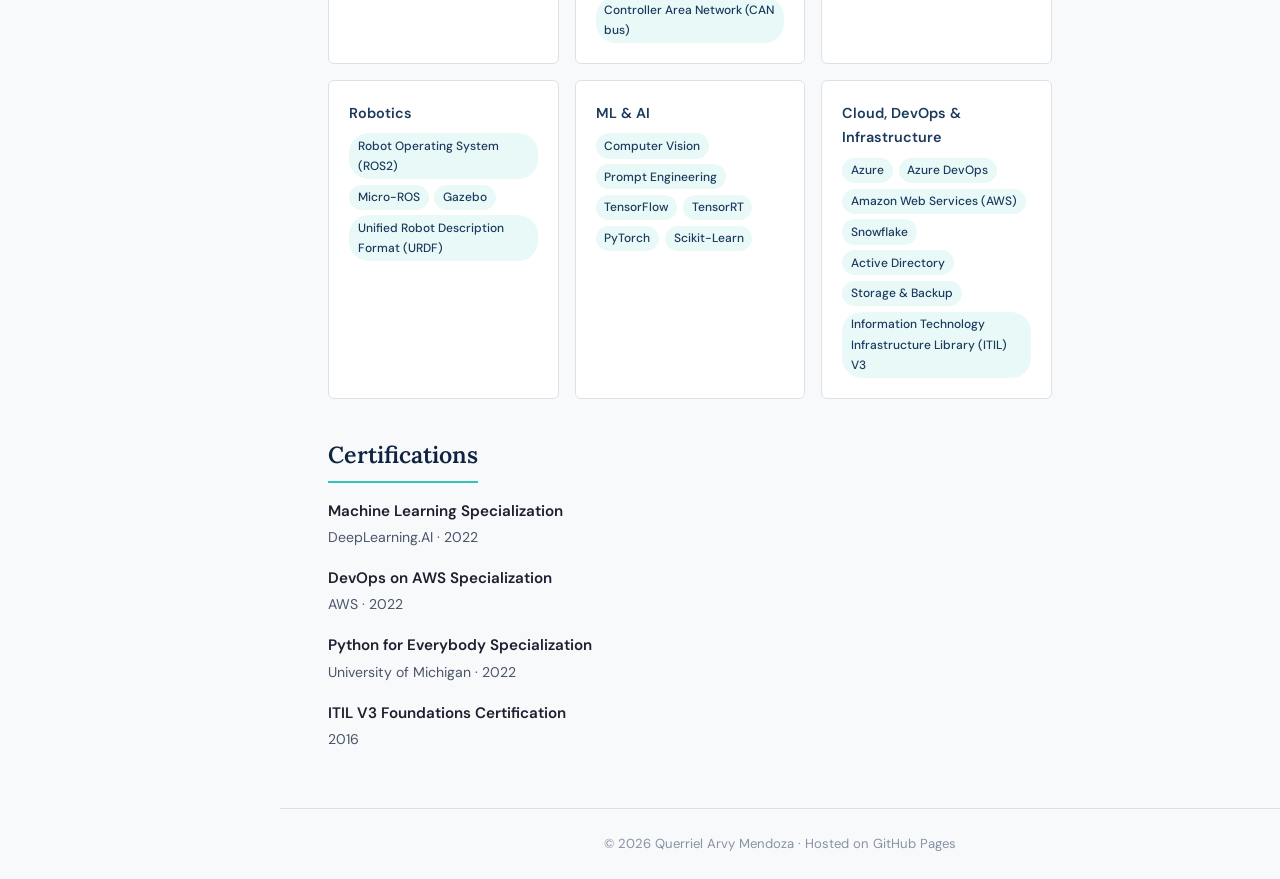
==== commit d92a2aa5: "Update index.html" ====
--- a/index.html
+++ b/index.html
@@ -14,7 +14,7 @@
     <a href="index.html" class="nav__brand">Querriel Arvy Mendoza / K-State</a>
     <ul class="nav__links" id="navLinks">
       <li><a href="index.html" class="active">Biography</a></li>
-      <li><a href="files/Querriel_Mendoza_Resume.pdf" target="_blank">Resume</a></li>
+      <li><a href="files/QuerrielArvyMendoza_Resume.pdf" target="_blank">Resume</a></li>
       <li><a href="research.html">Research</a></li>
       <li><a href="publications.html">Publications</a></li>
       <li><a href="projects.html">Projects</a></li>
